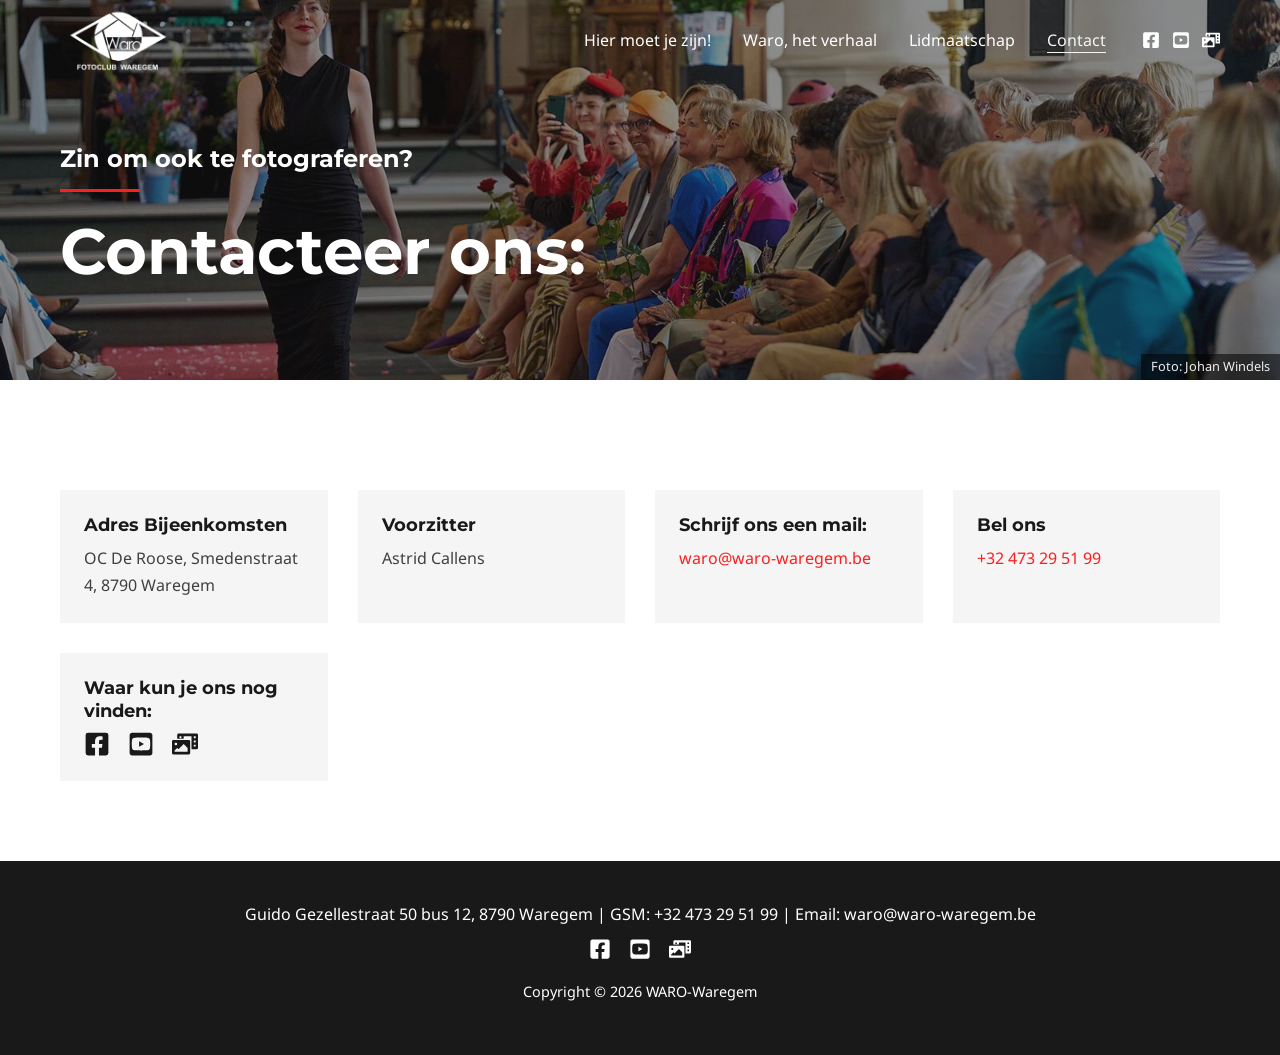
==== contact.html @ ba817c3f "Pagina's Waro het verhaal, Lidmaatschap en Contact toegevoegd; witte iconen in header - verhaal.html" ====
<!DOCTYPE html>
<html lang="nl">
<head>
  <meta charset="utf-8">
  <meta name="viewport" content="width=device-width, initial-scale=1">
  <title>Contact – WARO-Waregem</title>
  <meta name="description" content="Contactgegevens van Foto- en Diaclub WARO-Waregem.">
  <link rel="icon" href="images/cropped-FaviconWaroWaregem.png" type="image/png">
  <link rel="stylesheet" href="css/style.css">
</head>
<body>

  <header class="site-header">
    <div class="container header-inner">
      <a href="index.html" class="logo">
        <img src="images/LogoWaroWaregem_White.png" alt="WARO Fotoclub Waregem" width="500" height="333">
      </a>
      <input type="checkbox" id="menu-toggle" class="menu-toggle">
      <label for="menu-toggle" class="menu-button" aria-label="Menu openen of sluiten">
        <span></span><span></span><span></span>
      </label>
      <div class="header-menu">
        <nav class="main-nav" aria-label="Hoofdmenu">
          <ul>
            <li><a href="index.html">Hier moet je zijn!</a></li>
            <li><a href="verhaal.html">Waro, het verhaal</a></li>
            <li><a href="lidmaatschap.html">Lidmaatschap</a></li>
            <li><a href="contact.html" aria-current="page">Contact</a></li>
          </ul>
        </nav>
        <ul class="social social-header">
          <li><a href="https://www.facebook.com/warowaregem" target="_blank" rel="noopener" aria-label="Facebook">
            <svg viewBox="0 0 448 512" aria-hidden="true"><path d="M400 32H48A48 48 0 0 0 0 80v352a48 48 0 0 0 48 48h137.25V327.69h-63V256h63v-54.64c0-62.15 37-96.48 93.67-96.48 27.14 0 55.52 4.84 55.52 4.84v61h-31.27c-30.81 0-40.42 19.12-40.42 38.73V256h68.78l-11 71.69h-57.78V480H400a48 48 0 0 0 48-48V80a48 48 0 0 0-48-48z"/></svg></a></li>
          <li><a href="https://www.youtube.com/@warowaregem7345" target="_blank" rel="noopener" aria-label="YouTube">
            <svg viewBox="0 0 448 512" aria-hidden="true"><path d="M186.8 202.1l95.2 54.1-95.2 54.1V202.1zM448 80v352c0 26.5-21.5 48-48 48H48c-26.5 0-48-21.5-48-48V80c0-26.5 21.5-48 48-48h352c26.5 0 48 21.5 48 48zm-42 176.3s0-59.6-7.6-88.2c-4.2-15.8-16.5-28.2-32.2-32.4C337.9 128 224 128 224 128s-113.9 0-142.2 7.7c-15.7 4.2-28 16.6-32.2 32.4-7.6 28.5-7.6 88.2-7.6 88.2s0 59.6 7.6 88.2c4.2 15.8 16.5 27.7 32.2 31.9C110.1 384 224 384 224 384s113.9 0 142.2-7.7c15.7-4.2 28-16.1 32.2-31.9 7.6-28.5 7.6-88.1 7.6-88.1z"/></svg></a></li>
          <li><a href="https://waro-waregem.jalbum.net" target="_blank" rel="noopener" aria-label="Fotoalbums op jAlbum">
            <svg viewBox="0 0 640 512" aria-hidden="true"><path d="M608 0H160a32 32 0 0 0-32 32v96h160V64h192v320h128a32 32 0 0 0 32-32V32a32 32 0 0 0-32-32zM232 103a9 9 0 0 1-9 9h-30a9 9 0 0 1-9-9V73a9 9 0 0 1 9-9h30a9 9 0 0 1 9 9zm352 208a9 9 0 0 1-9 9h-30a9 9 0 0 1-9-9v-30a9 9 0 0 1 9-9h30a9 9 0 0 1 9 9zm0-104a9 9 0 0 1-9 9h-30a9 9 0 0 1-9-9v-30a9 9 0 0 1 9-9h30a9 9 0 0 1 9 9zm0-104a9 9 0 0 1-9 9h-30a9 9 0 0 1-9-9V73a9 9 0 0 1 9-9h30a9 9 0 0 1 9 9zm-168 57H32a32 32 0 0 0-32 32v288a32 32 0 0 0 32 32h384a32 32 0 0 0 32-32V192a32 32 0 0 0-32-32zM96 224a32 32 0 1 1-32 32 32 32 0 0 1 32-32zm288 224H64v-32l64-64 32 32 128-128 96 96z"/></svg></a></li>
        </ul>
      </div>
    </div>
  </header>

  <main>

    <section class="hero page-hero">
      <img class="hero-img" src="images/20240823_WKF_ChapeauXXIV_JohanWindels_WaroWaregem___7RV6227.jpg" alt="" width="1600" height="1067" fetchpriority="high">
      <div class="container hero-text">
        <h3>Zin om ook te fotograferen?</h3>
        <span class="divider"></span>
        <h1>Contacteer ons:</h1>
      </div>
      <p class="hero-credit">Foto: Johan Windels</p>
    </section>

    <section class="block">
      <div class="container">
        <div class="contact-grid">
          <div class="contact-item">
            <h3>Adres Bijeenkomsten</h3>
            <p>OC De Roose, Smedenstraat 4, 8790 Waregem</p>
          </div>
          <div class="contact-item">
            <h3>Voorzitter</h3>
            <p>Astrid Callens</p>
          </div>
          <div class="contact-item">
            <h3>Schrijf ons een mail:</h3>
            <p><a href="mailto:waro@waro-waregem.be">waro@waro-waregem.be</a></p>
          </div>
          <div class="contact-item">
            <h3>Bel ons</h3>
            <p><a href="tel:+32473295199">+32 473 29 51 99</a></p>
          </div>
          <div class="contact-item">
            <h3>Waar kun je ons nog vinden:</h3>
            <ul class="social">
        <li><a href="https://www.facebook.com/warowaregem" target="_blank" rel="noopener" aria-label="Facebook">
          <svg viewBox="0 0 448 512" aria-hidden="true"><path d="M400 32H48A48 48 0 0 0 0 80v352a48 48 0 0 0 48 48h137.25V327.69h-63V256h63v-54.64c0-62.15 37-96.48 93.67-96.48 27.14 0 55.52 4.84 55.52 4.84v61h-31.27c-30.81 0-40.42 19.12-40.42 38.73V256h68.78l-11 71.69h-57.78V480H400a48 48 0 0 0 48-48V80a48 48 0 0 0-48-48z"/></svg></a></li>
        <li><a href="https://www.youtube.com/@warowaregem7345" target="_blank" rel="noopener" aria-label="YouTube">
          <svg viewBox="0 0 448 512" aria-hidden="true"><path d="M186.8 202.1l95.2 54.1-95.2 54.1V202.1zM448 80v352c0 26.5-21.5 48-48 48H48c-26.5 0-48-21.5-48-48V80c0-26.5 21.5-48 48-48h352c26.5 0 48 21.5 48 48zm-42 176.3s0-59.6-7.6-88.2c-4.2-15.8-16.5-28.2-32.2-32.4C337.9 128 224 128 224 128s-113.9 0-142.2 7.7c-15.7 4.2-28 16.6-32.2 32.4-7.6 28.5-7.6 88.2-7.6 88.2s0 59.6 7.6 88.2c4.2 15.8 16.5 27.7 32.2 31.9C110.1 384 224 384 224 384s113.9 0 142.2-7.7c15.7-4.2 28-16.1 32.2-31.9 7.6-28.5 7.6-88.1 7.6-88.1z"/></svg></a></li>
        <li><a href="https://waro-waregem.jalbum.net" target="_blank" rel="noopener" aria-label="Fotoalbums op jAlbum">
          <svg viewBox="0 0 640 512" aria-hidden="true"><path d="M608 0H160a32 32 0 0 0-32 32v96h160V64h192v320h128a32 32 0 0 0 32-32V32a32 32 0 0 0-32-32zM232 103a9 9 0 0 1-9 9h-30a9 9 0 0 1-9-9V73a9 9 0 0 1 9-9h30a9 9 0 0 1 9 9zm352 208a9 9 0 0 1-9 9h-30a9 9 0 0 1-9-9v-30a9 9 0 0 1 9-9h30a9 9 0 0 1 9 9zm0-104a9 9 0 0 1-9 9h-30a9 9 0 0 1-9-9v-30a9 9 0 0 1 9-9h30a9 9 0 0 1 9 9zm0-104a9 9 0 0 1-9 9h-30a9 9 0 0 1-9-9V73a9 9 0 0 1 9-9h30a9 9 0 0 1 9 9zm-168 57H32a32 32 0 0 0-32 32v288a32 32 0 0 0 32 32h384a32 32 0 0 0 32-32V192a32 32 0 0 0-32-32zM96 224a32 32 0 1 1-32 32 32 32 0 0 1 32-32zm288 224H64v-32l64-64 32 32 128-128 96 96z"/></svg></a></li>
      </ul>
          </div>
        </div>
      </div>
    </section>

  </main>

  <footer class="site-footer">
    <div class="container">
      <p>Guido Gezellestraat 50 bus 12, 8790 Waregem | GSM: <a href="tel:+32473295199">+32 473 29 51 99</a> | Email: <a href="mailto:waro@waro-waregem.be">waro@waro-waregem.be</a></p>
      <ul class="social social-footer">
        <li><a href="https://www.facebook.com/warowaregem" target="_blank" rel="noopener" aria-label="Facebook">
          <svg viewBox="0 0 448 512" aria-hidden="true"><path d="M400 32H48A48 48 0 0 0 0 80v352a48 48 0 0 0 48 48h137.25V327.69h-63V256h63v-54.64c0-62.15 37-96.48 93.67-96.48 27.14 0 55.52 4.84 55.52 4.84v61h-31.27c-30.81 0-40.42 19.12-40.42 38.73V256h68.78l-11 71.69h-57.78V480H400a48 48 0 0 0 48-48V80a48 48 0 0 0-48-48z"/></svg></a></li>
        <li><a href="https://www.youtube.com/@warowaregem7345" target="_blank" rel="noopener" aria-label="YouTube">
          <svg viewBox="0 0 448 512" aria-hidden="true"><path d="M186.8 202.1l95.2 54.1-95.2 54.1V202.1zM448 80v352c0 26.5-21.5 48-48 48H48c-26.5 0-48-21.5-48-48V80c0-26.5 21.5-48 48-48h352c26.5 0 48 21.5 48 48zm-42 176.3s0-59.6-7.6-88.2c-4.2-15.8-16.5-28.2-32.2-32.4C337.9 128 224 128 224 128s-113.9 0-142.2 7.7c-15.7 4.2-28 16.6-32.2 32.4-7.6 28.5-7.6 88.2-7.6 88.2s0 59.6 7.6 88.2c4.2 15.8 16.5 27.7 32.2 31.9C110.1 384 224 384 224 384s113.9 0 142.2-7.7c15.7-4.2 28-16.1 32.2-31.9 7.6-28.5 7.6-88.1 7.6-88.1z"/></svg></a></li>
        <li><a href="https://waro-waregem.jalbum.net" target="_blank" rel="noopener" aria-label="Fotoalbums op jAlbum">
          <svg viewBox="0 0 640 512" aria-hidden="true"><path d="M608 0H160a32 32 0 0 0-32 32v96h160V64h192v320h128a32 32 0 0 0 32-32V32a32 32 0 0 0-32-32zM232 103a9 9 0 0 1-9 9h-30a9 9 0 0 1-9-9V73a9 9 0 0 1 9-9h30a9 9 0 0 1 9 9zm352 208a9 9 0 0 1-9 9h-30a9 9 0 0 1-9-9v-30a9 9 0 0 1 9-9h30a9 9 0 0 1 9 9zm0-104a9 9 0 0 1-9 9h-30a9 9 0 0 1-9-9v-30a9 9 0 0 1 9-9h30a9 9 0 0 1 9 9zm0-104a9 9 0 0 1-9 9h-30a9 9 0 0 1-9-9V73a9 9 0 0 1 9-9h30a9 9 0 0 1 9 9zm-168 57H32a32 32 0 0 0-32 32v288a32 32 0 0 0 32 32h384a32 32 0 0 0 32-32V192a32 32 0 0 0-32-32zM96 224a32 32 0 1 1-32 32 32 32 0 0 1 32-32zm288 224H64v-32l64-64 32 32 128-128 96 96z"/></svg></a></li>
      </ul>
      <p class="copyright">Copyright © 2026 WARO-Waregem</p>
    </div>
  </footer>

</body>
</html>
---- css/style.css ----
/* WARO-Waregem – gedeelde stijl voor alle pagina's
   Kleuren en lettertypes overgenomen van de oude WordPress-site (Astra-thema). */

@font-face {
  font-family: "Noto Sans";
  src: url("../fonts/noto-sans-latin-400-normal.woff2") format("woff2");
  font-weight: 400;
  font-display: swap;
}
@font-face {
  font-family: "Noto Sans";
  src: url("../fonts/noto-sans-latin-700-normal.woff2") format("woff2");
  font-weight: 700;
  font-display: swap;
}
@font-face {
  font-family: "Montserrat";
  src: url("../fonts/montserrat-latin-700-normal.woff2") format("woff2");
  font-weight: 700;
  font-display: swap;
}

:root {
  --rood: #fa2020;          /* hoofdkleur: knoppen en links */
  --rood-hover: #d91c1c;
  --rood-donker: #da1c4b;   /* actief menu-item op gsm */
  --titel: #191919;         /* titels en footer */
  --tekst: #404040;         /* lopende tekst */
  --licht: #f5f5f5;
  --lijn: #ececec;
  --wit: #ffffff;
  --max: 1200px;
}

*,
*::before,
*::after { box-sizing: border-box; }

body {
  margin: 0;
  font-family: "Noto Sans", Arial, sans-serif;
  font-size: 1rem;
  line-height: 1.7;
  color: var(--tekst);
  background: var(--wit);
  -webkit-font-smoothing: antialiased;
}

img { max-width: 100%; height: auto; display: block; }

a { color: var(--rood); text-decoration: none; }
a:hover, a:focus { color: var(--rood-hover); }

p { margin: 0 0 1.75em; }

h1, h2, h3 {
  font-family: "Montserrat", Arial, sans-serif;
  font-weight: 700;
  color: var(--titel);
  margin: 0 0 20px;
}
h1 { font-size: 4rem; line-height: 1.4; }
h2 { font-size: 2.125rem; line-height: 1.3; }
h3 { font-size: 1.5rem; line-height: 1.3; }

.container { max-width: var(--max); margin: 0 auto; padding: 0 20px; }

/* korte lijn onder titels */
.divider {
  display: block;
  width: 80px;
  height: 3px;
  background: var(--rood);
  margin: 0 0 30px;
}

/* ---------- Knop ---------- */

.button {
  display: inline-flex;
  align-items: center;
  gap: 10px;
  background: var(--rood);
  color: var(--wit);
  font-weight: 700;
  font-size: .875rem;
  line-height: 1;
  text-transform: uppercase;
  padding: 17px 40px;
  border-radius: 30px;
}
.button::before {   /* pijltje zoals op de oude site */
  content: "";
  width: 14px;
  height: 14px;
  background: currentColor;
  -webkit-mask: url("data:image/svg+xml,%3Csvg xmlns='http://www.w3.org/2000/svg' viewBox='0 0 448 512'%3E%3Cpath d='M313.941 216H12c-6.627 0-12 5.373-12 12v56c0 6.627 5.373 12 12 12h301.941v46.059c0 21.382 25.851 32.09 40.971 16.971l86.059-86.059c9.373-9.373 9.373-24.569 0-33.941l-86.059-86.059c-15.119-15.119-40.971-4.411-40.971 16.971V216z'/%3E%3C/svg%3E") center / contain no-repeat;
          mask: url("data:image/svg+xml,%3Csvg xmlns='http://www.w3.org/2000/svg' viewBox='0 0 448 512'%3E%3Cpath d='M313.941 216H12c-6.627 0-12 5.373-12 12v56c0 6.627 5.373 12 12 12h301.941v46.059c0 21.382 25.851 32.09 40.971 16.971l86.059-86.059c9.373-9.373 9.373-24.569 0-33.941l-86.059-86.059c-15.119-15.119-40.971-4.411-40.971 16.971V216z'/%3E%3C/svg%3E") center / contain no-repeat;
}
.button:hover, .button:focus { background: var(--rood-hover); color: var(--wit); }

/* ---------- Header (transparant boven de grote foto) ---------- */

.site-header {
  position: absolute;
  top: 0;
  left: 0;
  right: 0;
  z-index: 10;
}

.header-inner {
  display: flex;
  align-items: center;
  justify-content: space-between;
  min-height: 80px;
}

.logo img { width: 120px; }

.header-menu { display: flex; align-items: center; gap: 20px; }

.main-nav ul { list-style: none; margin: 0; padding: 0; display: flex; }
.main-nav a { display: block; padding: 0 1em; line-height: 80px; color: var(--wit); }
.main-nav a:hover,
.main-nav a[aria-current="page"] { color: var(--licht); text-decoration: underline; text-underline-offset: 6px; }

.social { list-style: none; margin: 0; padding: 0; display: flex; gap: 12px; }
.social a { display: flex; }
.social svg { width: 18px; height: 18px; fill: currentColor; }
.social-header a { color: var(--wit); }
.social-header a:hover, .social-header a:focus { color: var(--rood); }

/* gsm-menu zonder JavaScript (verborgen checkbox) */
.menu-toggle { position: absolute; opacity: 0; pointer-events: none; }
.menu-button {
  display: none;
  cursor: pointer;
  padding: 9px 8px;
  background: var(--rood);
  border-radius: 2px;
}
.menu-button span { display: block; width: 20px; height: 2px; margin: 4px 0; background: var(--wit); }
.menu-toggle:focus-visible + .menu-button { outline: 2px dotted var(--wit); outline-offset: 2px; }

@media (max-width: 921px) {
  .header-inner { flex-wrap: wrap; }
  .menu-button { display: block; }
  .header-menu {
    display: none;
    width: 100%;
    flex-direction: column;
    align-items: stretch;
    gap: 0;
    background: var(--wit);
    margin: 0 -20px;
    width: calc(100% + 40px);
  }
  .menu-toggle:checked ~ .header-menu { display: flex; }
  .main-nav ul { flex-direction: column; }
  .main-nav a {
    line-height: 3;
    padding: 0 20px;
    color: var(--tekst);
    border-bottom: 1px solid #ddd;
  }
  .main-nav a:hover,
  .main-nav a[aria-current="page"] { color: var(--rood-donker); text-decoration: none; }
  .social-header { padding: 15px 20px; }
  .social-header a { color: var(--tekst); }
}

/* ---------- Hero ---------- */

.hero {
  position: relative;
  min-height: 600px;
  display: flex;
  align-items: center;
  background: var(--titel);
  overflow: hidden;
}

.hero-img {
  position: absolute;
  inset: 0;
  width: 100%;
  height: 100%;
  object-fit: cover;
  opacity: .5;
}

.hero-text { position: relative; width: 100%; padding-top: 100px; padding-bottom: 60px; }
.hero h1, .hero h3 { color: var(--wit); margin: 0; }
.hero .divider { margin: 15px 0; }

/* ---------- Citaat ---------- */

.quote { background: var(--licht); padding: 60px 0; text-align: center; }
.quote-mark {
  display: block;
  font-family: Georgia, serif;
  font-size: 7rem;
  line-height: .8;
  height: 60px;
  color: var(--rood);
}
.quote blockquote { margin: 0 auto; max-width: 800px; }
.quote blockquote p { font-size: 1.3em; font-style: italic; margin: 0 0 .8em; color: var(--titel); }
.quote blockquote footer { font-weight: 700; }

/* ---------- Secties ---------- */

.block { padding: 80px 0; }
.block-grey { background: var(--licht); }

.split {
  display: grid;
  grid-template-columns: 1fr 1fr;
  gap: 50px;
  align-items: center;
}

figure { margin: 0; }
.credit { font-size: .8rem; color: #777; margin-top: .8em; text-align: center; }

.events {
  display: grid;
  grid-template-columns: 1fr 2fr;
  gap: 50px;
  align-items: center;
}
.gallery {
  display: grid;
  grid-template-columns: 1fr 1fr;
  gap: 20px;
}
.gallery img { width: 100%; aspect-ratio: 3 / 2; object-fit: cover; }
.gallery .credit { grid-column: 1 / -1; margin-top: 0; }

/* ---------- Footer ---------- */

.site-footer {
  background: var(--titel);
  color: var(--wit);
  text-align: center;
  padding: 40px 0;
}
.site-footer p { margin: 0 0 10px; }
.site-footer a { color: var(--wit); }
.site-footer a:hover { color: var(--rood); }
.social-footer { justify-content: center; margin: 10px 0 20px; gap: 18px; }
.social-footer svg { width: 22px; height: 22px; }
.copyright { font-size: .9rem; }

/* ---------- Tablet en gsm ---------- */

@media (max-width: 921px) {
  html { font-size: 91.2%; }
  h1 { font-size: 44px; }
  h2 { font-size: 32px; }
  h3 { font-size: 20px; }
  .hero { min-height: 480px; }
  .block { padding: 50px 0; }
  .split, .events { grid-template-columns: 1fr; gap: 30px; }
}

@media (max-width: 544px) {
  html { font-size: 100%; }
  body { font-size: .9375rem; }
  h1 { font-size: 30px; }
  h2 { font-size: 24px; }
  h3 { font-size: 20px; }
  .logo img { width: 100px; }
  .hero { min-height: 380px; }
  .site-footer { font-size: .875rem; }
}

/* ---------- Subpagina's ---------- */

.page-hero { min-height: 380px; }
.page-hero .hero-text { padding-top: 120px; }
.hero-credit {
  position: absolute;
  right: 0;
  bottom: 0;
  margin: 0;
  padding: 2px 10px;
  font-size: .8rem;
  color: #eee;
  background: rgba(0, 0, 0, .55);
}

.content { max-width: 820px; }
.content h2 { margin-top: 1.6em; }
.content h2:first-child { margin-top: 0; }
.content h3 { margin-top: 1.4em; }
.content ul { margin: 0 0 1.75em; padding-left: 1.4em; }
.content li { margin-bottom: .5em; }
.content .signature { font-weight: 700; color: var(--titel); }

.highlight {
  background: var(--licht);
  border-left: 4px solid var(--rood);
  padding: 20px 24px;
  margin: 0 0 1.75em;
}
.highlight p:last-child { margin-bottom: 0; }

.breedbeeld { width: 200px; margin: 0 0 1.75em; }

.contact-grid {
  display: grid;
  grid-template-columns: repeat(auto-fit, minmax(240px, 1fr));
  gap: 30px;
  margin-top: 30px;
}
.contact-item { background: var(--licht); padding: 24px; }
.contact-item h3 { font-size: 1.1rem; margin: 0 0 8px; }
.contact-item p { margin: 0; }
.contact-item .social { gap: 18px; margin-top: 4px; }
.contact-item .social a { color: var(--titel); }
.contact-item .social a:hover { color: var(--rood); }
.contact-item .social svg { width: 26px; height: 26px; }

@media (max-width: 921px) {
  .page-hero { min-height: 300px; }
}
@media (max-width: 544px) {
  .page-hero { min-height: 240px; }
  .page-hero .hero-text { padding-top: 100px; padding-bottom: 40px; }
}
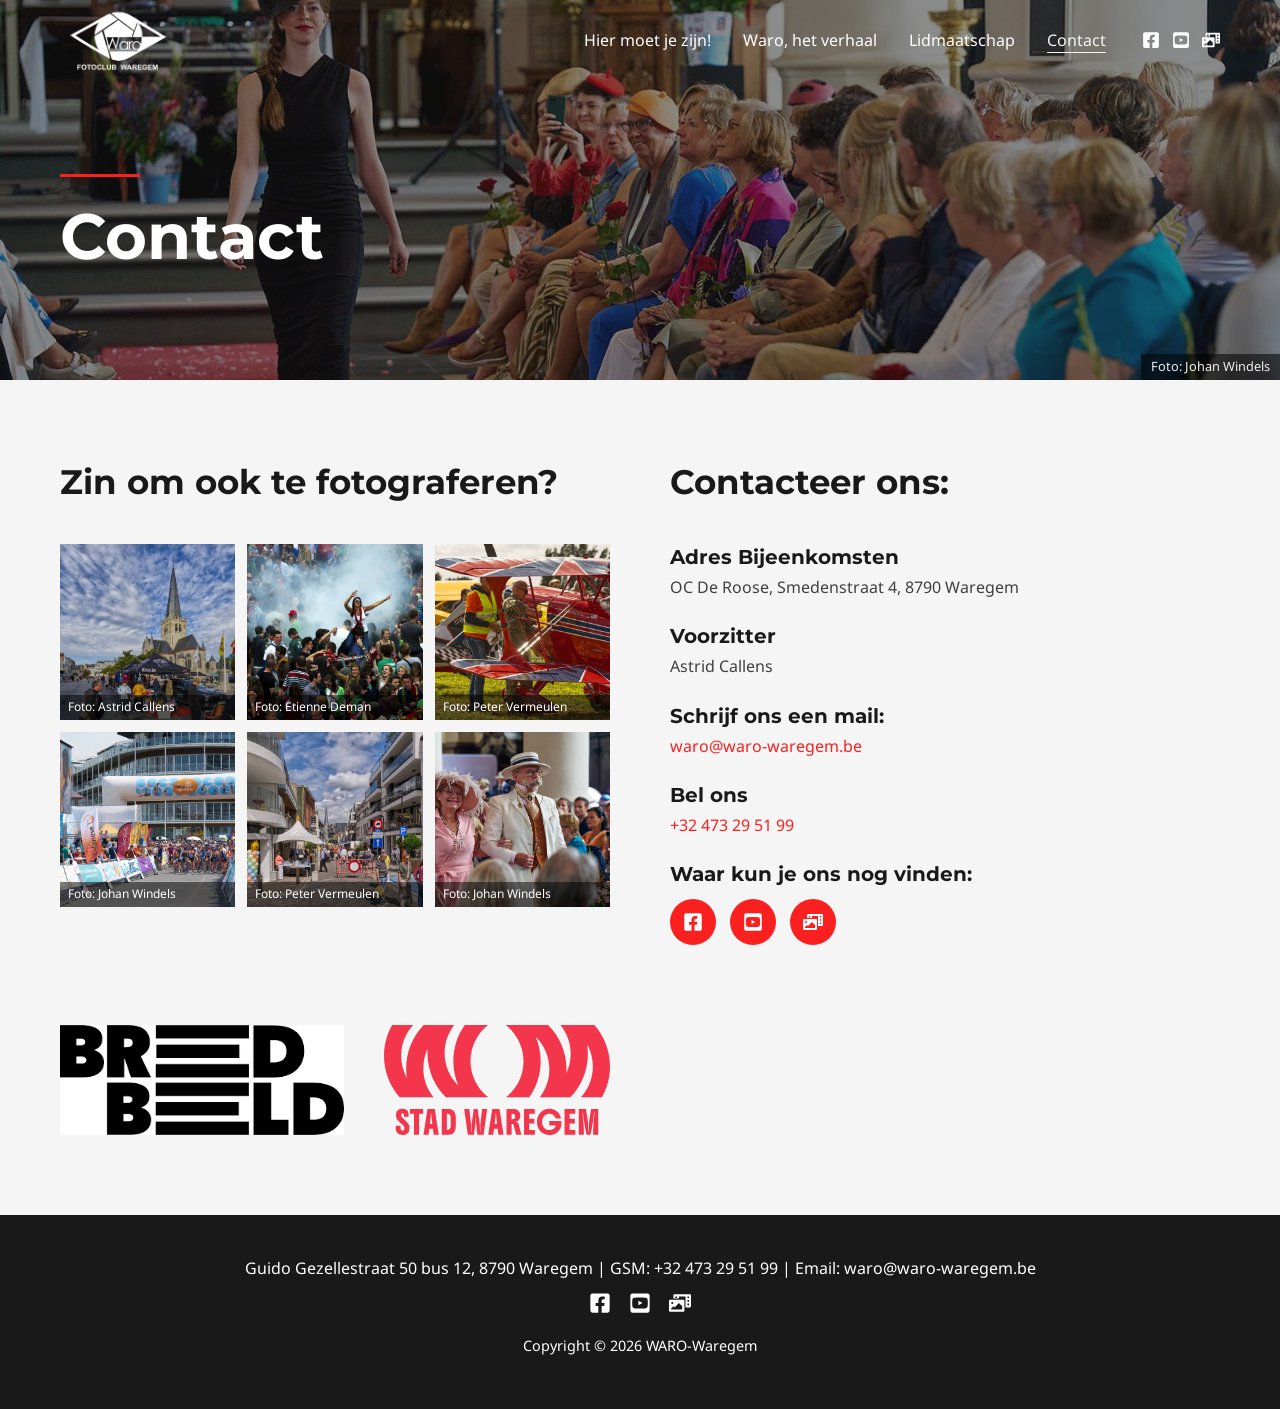
==== commit caaf05c5: "Contactpagina zoals het origineel: fotoraster, gegevens en logo's - Fotoraster met 6 foto's van lede" ====
--- a/contact.html
+++ b/contact.html
@@ -7,6 +7,7 @@
   <meta name="description" content="Contactgegevens van Foto- en Diaclub WARO-Waregem.">
   <link rel="icon" href="images/cropped-FaviconWaroWaregem.png" type="image/png">
   <link rel="stylesheet" href="css/style.css">
+  <script src="js/main.js" defer></script>
 </head>
 <body>
 
@@ -45,44 +46,67 @@
     <section class="hero page-hero">
       <img class="hero-img" src="images/20240823_WKF_ChapeauXXIV_JohanWindels_WaroWaregem___7RV6227.jpg" alt="" width="1600" height="1067" fetchpriority="high">
       <div class="container hero-text">
-        <h3>Zin om ook te fotograferen?</h3>
         <span class="divider"></span>
-        <h1>Contacteer ons:</h1>
+        <h1>Contact</h1>
       </div>
       <p class="hero-credit">Foto: Johan Windels</p>
     </section>
 
-    <section class="block">
-      <div class="container">
-        <div class="contact-grid">
-          <div class="contact-item">
-            <h3>Adres Bijeenkomsten</h3>
-            <p>OC De Roose, Smedenstraat 4, 8790 Waregem</p>
-          </div>
-          <div class="contact-item">
-            <h3>Voorzitter</h3>
-            <p>Astrid Callens</p>
-          </div>
-          <div class="contact-item">
-            <h3>Schrijf ons een mail:</h3>
-            <p><a href="mailto:waro@waro-waregem.be">waro@waro-waregem.be</a></p>
-          </div>
-          <div class="contact-item">
-            <h3>Bel ons</h3>
-            <p><a href="tel:+32473295199">+32 473 29 51 99</a></p>
-          </div>
-          <div class="contact-item">
-            <h3>Waar kun je ons nog vinden:</h3>
-            <ul class="social">
-        <li><a href="https://www.facebook.com/warowaregem" target="_blank" rel="noopener" aria-label="Facebook">
-          <svg viewBox="0 0 448 512" aria-hidden="true"><path d="M400 32H48A48 48 0 0 0 0 80v352a48 48 0 0 0 48 48h137.25V327.69h-63V256h63v-54.64c0-62.15 37-96.48 93.67-96.48 27.14 0 55.52 4.84 55.52 4.84v61h-31.27c-30.81 0-40.42 19.12-40.42 38.73V256h68.78l-11 71.69h-57.78V480H400a48 48 0 0 0 48-48V80a48 48 0 0 0-48-48z"/></svg></a></li>
-        <li><a href="https://www.youtube.com/@warowaregem7345" target="_blank" rel="noopener" aria-label="YouTube">
-          <svg viewBox="0 0 448 512" aria-hidden="true"><path d="M186.8 202.1l95.2 54.1-95.2 54.1V202.1zM448 80v352c0 26.5-21.5 48-48 48H48c-26.5 0-48-21.5-48-48V80c0-26.5 21.5-48 48-48h352c26.5 0 48 21.5 48 48zm-42 176.3s0-59.6-7.6-88.2c-4.2-15.8-16.5-28.2-32.2-32.4C337.9 128 224 128 224 128s-113.9 0-142.2 7.7c-15.7 4.2-28 16.6-32.2 32.4-7.6 28.5-7.6 88.2-7.6 88.2s0 59.6 7.6 88.2c4.2 15.8 16.5 27.7 32.2 31.9C110.1 384 224 384 224 384s113.9 0 142.2-7.7c15.7-4.2 28-16.1 32.2-31.9 7.6-28.5 7.6-88.1 7.6-88.1z"/></svg></a></li>
-        <li><a href="https://waro-waregem.jalbum.net" target="_blank" rel="noopener" aria-label="Fotoalbums op jAlbum">
-          <svg viewBox="0 0 640 512" aria-hidden="true"><path d="M608 0H160a32 32 0 0 0-32 32v96h160V64h192v320h128a32 32 0 0 0 32-32V32a32 32 0 0 0-32-32zM232 103a9 9 0 0 1-9 9h-30a9 9 0 0 1-9-9V73a9 9 0 0 1 9-9h30a9 9 0 0 1 9 9zm352 208a9 9 0 0 1-9 9h-30a9 9 0 0 1-9-9v-30a9 9 0 0 1 9-9h30a9 9 0 0 1 9 9zm0-104a9 9 0 0 1-9 9h-30a9 9 0 0 1-9-9v-30a9 9 0 0 1 9-9h30a9 9 0 0 1 9 9zm0-104a9 9 0 0 1-9 9h-30a9 9 0 0 1-9-9V73a9 9 0 0 1 9-9h30a9 9 0 0 1 9 9zm-168 57H32a32 32 0 0 0-32 32v288a32 32 0 0 0 32 32h384a32 32 0 0 0 32-32V192a32 32 0 0 0-32-32zM96 224a32 32 0 1 1-32 32 32 32 0 0 1 32-32zm288 224H64v-32l64-64 32 32 128-128 96 96z"/></svg></a></li>
-      </ul>
+    <section class="block block-grey">
+      <div class="container contact">
+        <div>
+          <h2>Zin om ook te fotograferen?</h2>
+          <div class="photo-grid">
+            <figure>
+              <img src="images/MarktWaregem.jpg" alt="De Markt van Waregem met de Sint-Amanduskerk" width="1600" height="873" loading="lazy">
+              <figcaption>Foto: Astrid Callens</figcaption>
+            </figure>
+            <figure>
+              <img src="images/Essevee_2015_EtienneDeman.jpg" alt="Supporters vieren feest in het stadion van Essevee" width="1600" height="1065" loading="lazy">
+              <figcaption>Foto: Etienne Deman</figcaption>
+            </figure>
+            <figure>
+              <img src="images/vliegtuig_PeterVermeulen.jpg" alt="Rode dubbeldekker op een vliegshow" width="1600" height="1068" loading="lazy">
+              <figcaption>Foto: Peter Vermeulen</figcaption>
+            </figure>
+            <figure>
+              <img src="images/20230520_KOTK2023_Johan-Windels-051.jpg" alt="Wielrenners aan de start van Kampioen op 't Kasseiken 2023" width="1600" height="1068" loading="lazy">
+              <figcaption>Foto: Johan Windels</figcaption>
+            </figure>
+            <figure>
+              <img src="images/20240622_Zomershopping_Peter-Vermeulen_WARO-Waregem_14.jpg" alt="Kraampjes in een winkelstraat tijdens Zomershopping" width="1600" height="1068" loading="lazy">
+              <figcaption>Foto: Peter Vermeulen</figcaption>
+            </figure>
+            <figure>
+              <img src="images/20240823_WKF_ChapeauXXIV_JohanWindels_WaroWaregem___7RV6277.jpg" alt="Koppel in feestkledij op Chapeau tijdens de Waregem Koersefeesten" width="1600" height="1067" loading="lazy">
+              <figcaption>Foto: Johan Windels</figcaption>
+            </figure>
           </div>
         </div>
+        <div class="contact-info">
+          <h2>Contacteer ons:</h2>
+          <h3>Adres Bijeenkomsten</h3>
+          <p>OC De Roose, Smedenstraat 4, 8790 Waregem</p>
+          <h3>Voorzitter</h3>
+          <p>Astrid Callens</p>
+          <h3>Schrijf ons een mail:</h3>
+          <p><a class="mail" data-user="waro" data-domain="waro-waregem.be">waro [at] waro-waregem.be</a></p>
+          <h3>Bel ons</h3>
+          <p><a href="tel:+32473295199">+32 473 29 51 99</a></p>
+          <h3>Waar kun je ons nog vinden:</h3>
+          <ul class="social social-round">
+              <li><a href="https://www.facebook.com/warowaregem" target="_blank" rel="noopener" aria-label="Facebook">
+                <svg viewBox="0 0 448 512" aria-hidden="true"><path d="M400 32H48A48 48 0 0 0 0 80v352a48 48 0 0 0 48 48h137.25V327.69h-63V256h63v-54.64c0-62.15 37-96.48 93.67-96.48 27.14 0 55.52 4.84 55.52 4.84v61h-31.27c-30.81 0-40.42 19.12-40.42 38.73V256h68.78l-11 71.69h-57.78V480H400a48 48 0 0 0 48-48V80a48 48 0 0 0-48-48z"/></svg></a></li>
+              <li><a href="https://www.youtube.com/@warowaregem7345" target="_blank" rel="noopener" aria-label="YouTube">
+                <svg viewBox="0 0 448 512" aria-hidden="true"><path d="M186.8 202.1l95.2 54.1-95.2 54.1V202.1zM448 80v352c0 26.5-21.5 48-48 48H48c-26.5 0-48-21.5-48-48V80c0-26.5 21.5-48 48-48h352c26.5 0 48 21.5 48 48zm-42 176.3s0-59.6-7.6-88.2c-4.2-15.8-16.5-28.2-32.2-32.4C337.9 128 224 128 224 128s-113.9 0-142.2 7.7c-15.7 4.2-28 16.6-32.2 32.4-7.6 28.5-7.6 88.2-7.6 88.2s0 59.6 7.6 88.2c4.2 15.8 16.5 27.7 32.2 31.9C110.1 384 224 384 224 384s113.9 0 142.2-7.7c15.7-4.2 28-16.1 32.2-31.9 7.6-28.5 7.6-88.1 7.6-88.1z"/></svg></a></li>
+              <li><a href="https://waro-waregem.jalbum.net" target="_blank" rel="noopener" aria-label="Fotoalbums op jAlbum">
+                <svg viewBox="0 0 640 512" aria-hidden="true"><path d="M608 0H160a32 32 0 0 0-32 32v96h160V64h192v320h128a32 32 0 0 0 32-32V32a32 32 0 0 0-32-32zM232 103a9 9 0 0 1-9 9h-30a9 9 0 0 1-9-9V73a9 9 0 0 1 9-9h30a9 9 0 0 1 9 9zm352 208a9 9 0 0 1-9 9h-30a9 9 0 0 1-9-9v-30a9 9 0 0 1 9-9h30a9 9 0 0 1 9 9zm0-104a9 9 0 0 1-9 9h-30a9 9 0 0 1-9-9v-30a9 9 0 0 1 9-9h30a9 9 0 0 1 9 9zm0-104a9 9 0 0 1-9 9h-30a9 9 0 0 1-9-9V73a9 9 0 0 1 9-9h30a9 9 0 0 1 9 9zm-168 57H32a32 32 0 0 0-32 32v288a32 32 0 0 0 32 32h384a32 32 0 0 0 32-32V192a32 32 0 0 0-32-32zM96 224a32 32 0 1 1-32 32 32 32 0 0 1 32-32zm288 224H64v-32l64-64 32 32 128-128 96 96z"/></svg></a></li>
+            </ul>
+        </div>
+      </div>
+      <div class="container partner-logos">
+        <img src="images/images.png" alt="Logo Breedbeeld" width="361" height="140" loading="lazy">
+        <img src="images/logo_Waregem.svg" alt="Logo Stad Waregem" width="595" height="289" loading="lazy">
       </div>
     </section>
 
@@ -90,7 +114,7 @@
 
   <footer class="site-footer">
     <div class="container">
-      <p>Guido Gezellestraat 50 bus 12, 8790 Waregem | GSM: <a href="tel:+32473295199">+32 473 29 51 99</a> | Email: <a href="mailto:waro@waro-waregem.be">waro@waro-waregem.be</a></p>
+      <p>Guido Gezellestraat 50 bus 12, 8790 Waregem | GSM: <a href="tel:+32473295199">+32 473 29 51 99</a> | Email: <a class="mail" data-user="waro" data-domain="waro-waregem.be">waro [at] waro-waregem.be</a></p>
       <ul class="social social-footer">
         <li><a href="https://www.facebook.com/warowaregem" target="_blank" rel="noopener" aria-label="Facebook">
           <svg viewBox="0 0 448 512" aria-hidden="true"><path d="M400 32H48A48 48 0 0 0 0 80v352a48 48 0 0 0 48 48h137.25V327.69h-63V256h63v-54.64c0-62.15 37-96.48 93.67-96.48 27.14 0 55.52 4.84 55.52 4.84v61h-31.27c-30.81 0-40.42 19.12-40.42 38.73V256h68.78l-11 71.69h-57.78V480H400a48 48 0 0 0 48-48V80a48 48 0 0 0-48-48z"/></svg></a></li>
--- a/css/style.css
+++ b/css/style.css
@@ -309,24 +309,69 @@
 
 .breedbeeld { width: 200px; margin: 0 0 1.75em; }
 
-.contact-grid {
-  display: grid;
-  grid-template-columns: repeat(auto-fit, minmax(240px, 1fr));
-  gap: 30px;
-  margin-top: 30px;
-}
-.contact-item { background: var(--licht); padding: 24px; }
-.contact-item h3 { font-size: 1.1rem; margin: 0 0 8px; }
-.contact-item p { margin: 0; }
-.contact-item .social { gap: 18px; margin-top: 4px; }
-.contact-item .social a { color: var(--titel); }
-.contact-item .social a:hover { color: var(--rood); }
-.contact-item .social svg { width: 26px; height: 26px; }
+/* Contact: foto's links, gegevens rechts */
+.contact {
+  display: grid;
+  grid-template-columns: 1fr 1fr;
+  gap: 60px;
+}
+.contact h2 { margin-bottom: 40px; }
+
+.photo-grid {
+  display: grid;
+  grid-template-columns: repeat(3, 1fr);
+  gap: 12px;
+}
+.photo-grid figure { position: relative; }
+.photo-grid img { width: 100%; aspect-ratio: 1; object-fit: cover; }
+.photo-grid figcaption {   /* naam van de fotograaf onderaan over de foto */
+  position: absolute;
+  left: 0;
+  right: 0;
+  bottom: 0;
+  padding: 2px 8px;
+  font-size: .75rem;
+  color: var(--wit);
+  background: rgba(0, 0, 0, .5);
+}
+
+.contact-info h3 { font-size: 1.25rem; margin: 0 0 4px; }
+.contact-info p { margin: 0 0 22px; }
+
+.social-round { gap: 14px; margin-top: 12px; }
+.social-round a {
+  width: 46px;
+  height: 46px;
+  border-radius: 50%;
+  align-items: center;
+  justify-content: center;
+  background: var(--rood);
+  color: var(--wit);
+}
+.social-round a:hover { background: var(--rood-hover); color: var(--wit); }
+.social-round svg { width: 20px; height: 20px; }
+
+.partner-logos {
+  display: flex;
+  flex-wrap: wrap;
+  align-items: center;
+  gap: 40px;
+  margin-top: 80px;
+}
+.partner-logos img { height: 110px; width: auto; }
 
 @media (max-width: 921px) {
   .page-hero { min-height: 300px; }
+  .contact { grid-template-columns: 1fr; gap: 40px; }
+  .contact h2 { margin-bottom: 24px; }
+  .contact-info { order: -1; }   /* op gsm eerst de gegevens, dan de foto's */
+  .partner-logos { margin-top: 50px; }
+  .partner-logos img { height: 80px; }
 }
 @media (max-width: 544px) {
   .page-hero { min-height: 240px; }
   .page-hero .hero-text { padding-top: 100px; padding-bottom: 40px; }
-}
+  .photo-grid { grid-template-columns: repeat(2, 1fr); }
+  .partner-logos { gap: 24px; }
+  .partner-logos img { height: 60px; }
+}
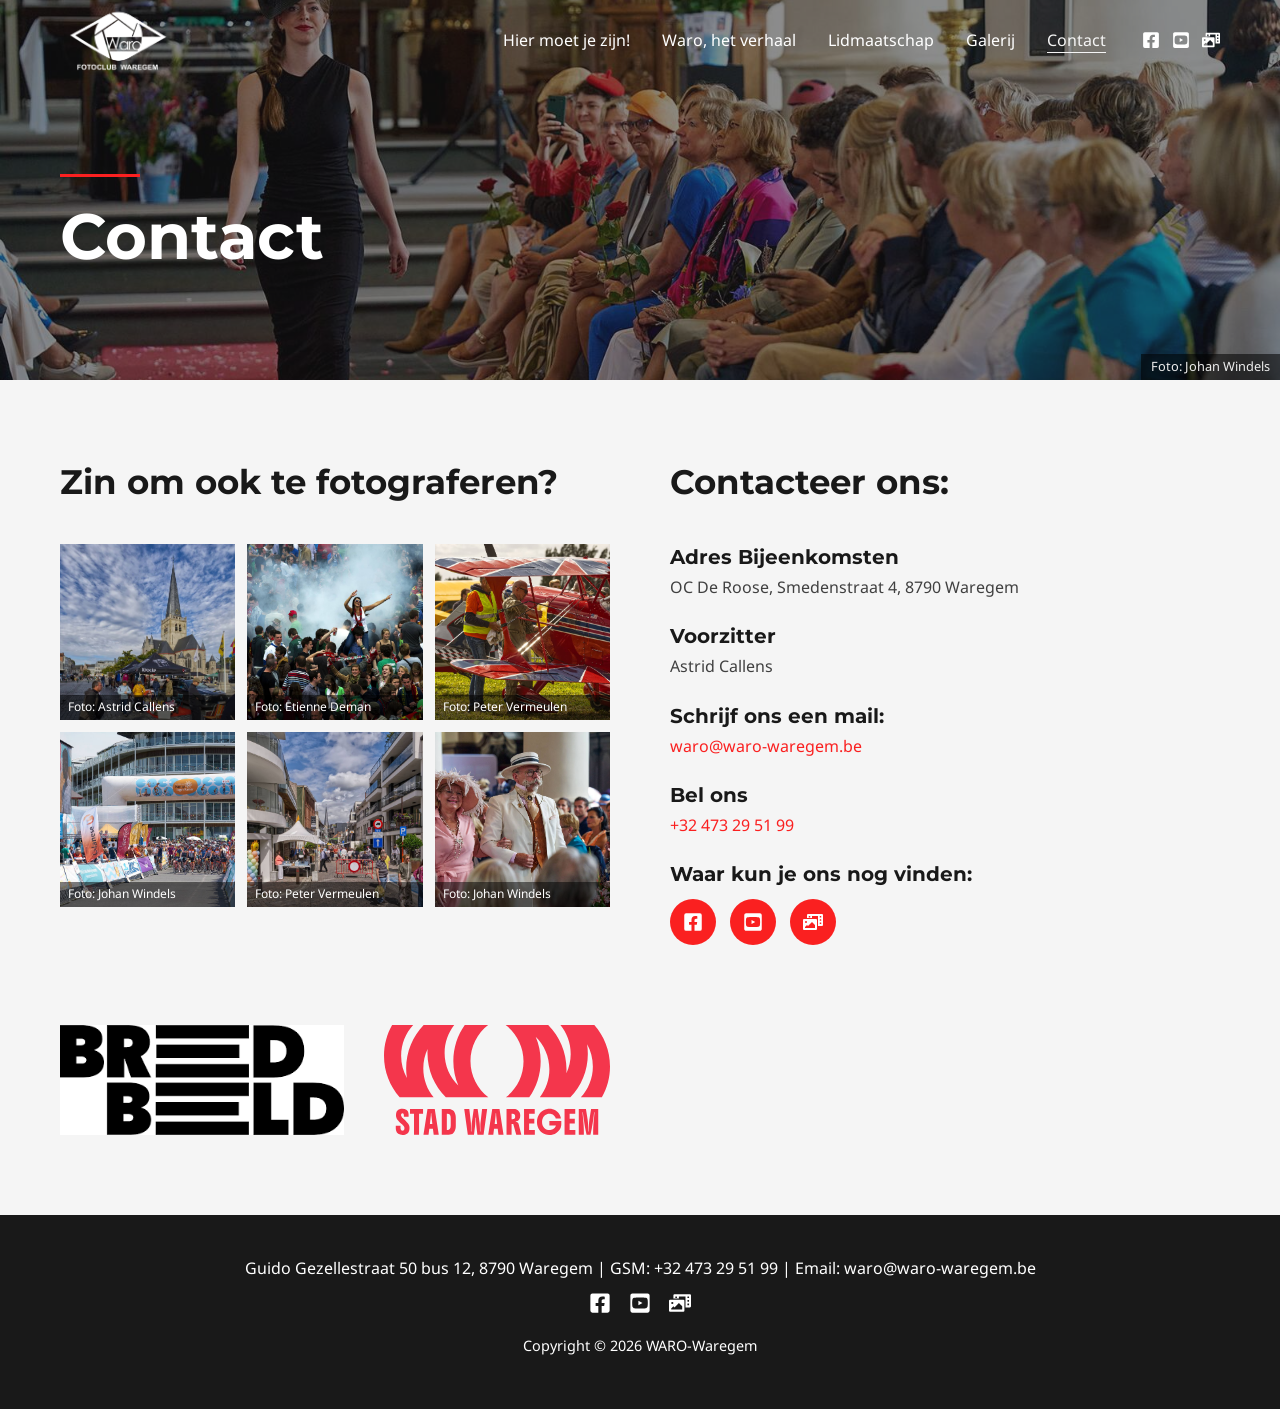
==== commit ef7432a9: "Fotorasters met lightbox op alle pagina's en nieuwe pagina Galerij - Nieuwe pagina galerij.html met " ====
--- a/contact.html
+++ b/contact.html
@@ -26,6 +26,7 @@
             <li><a href="index.html">Hier moet je zijn!</a></li>
             <li><a href="verhaal.html">Waro, het verhaal</a></li>
             <li><a href="lidmaatschap.html">Lidmaatschap</a></li>
+            <li><a href="galerij.html">Galerij</a></li>
             <li><a href="contact.html" aria-current="page">Contact</a></li>
           </ul>
         </nav>
@@ -56,29 +57,29 @@
       <div class="container contact">
         <div>
           <h2>Zin om ook te fotograferen?</h2>
-          <div class="photo-grid">
+          <div class="photo-grid square" data-gallery>
             <figure>
-              <img src="images/MarktWaregem.jpg" alt="De Markt van Waregem met de Sint-Amanduskerk" width="1600" height="873" loading="lazy">
+              <a class="lightbox" href="images/MarktWaregem.jpg"><img src="images/MarktWaregem.jpg" alt="De Markt van Waregem met de Sint-Amanduskerk" width="1600" height="873" loading="lazy"></a>
               <figcaption>Foto: Astrid Callens</figcaption>
             </figure>
             <figure>
-              <img src="images/Essevee_2015_EtienneDeman.jpg" alt="Supporters vieren feest in het stadion van Essevee" width="1600" height="1065" loading="lazy">
+              <a class="lightbox" href="images/Essevee_2015_EtienneDeman.jpg"><img src="images/Essevee_2015_EtienneDeman.jpg" alt="Supporters vieren feest in het stadion van Essevee" width="1600" height="1065" loading="lazy"></a>
               <figcaption>Foto: Etienne Deman</figcaption>
             </figure>
             <figure>
-              <img src="images/vliegtuig_PeterVermeulen.jpg" alt="Rode dubbeldekker op een vliegshow" width="1600" height="1068" loading="lazy">
+              <a class="lightbox" href="images/vliegtuig_PeterVermeulen.jpg"><img src="images/vliegtuig_PeterVermeulen.jpg" alt="Rode dubbeldekker op een vliegshow" width="1600" height="1068" loading="lazy"></a>
               <figcaption>Foto: Peter Vermeulen</figcaption>
             </figure>
             <figure>
-              <img src="images/20230520_KOTK2023_Johan-Windels-051.jpg" alt="Wielrenners aan de start van Kampioen op 't Kasseiken 2023" width="1600" height="1068" loading="lazy">
+              <a class="lightbox" href="images/20230520_KOTK2023_Johan-Windels-051.jpg"><img src="images/20230520_KOTK2023_Johan-Windels-051.jpg" alt="Wielrenners aan de start van Kampioen op 't Kasseiken 2023" width="1600" height="1068" loading="lazy"></a>
               <figcaption>Foto: Johan Windels</figcaption>
             </figure>
             <figure>
-              <img src="images/20240622_Zomershopping_Peter-Vermeulen_WARO-Waregem_14.jpg" alt="Kraampjes in een winkelstraat tijdens Zomershopping" width="1600" height="1068" loading="lazy">
+              <a class="lightbox" href="images/20240622_Zomershopping_Peter-Vermeulen_WARO-Waregem_14.jpg"><img src="images/20240622_Zomershopping_Peter-Vermeulen_WARO-Waregem_14.jpg" alt="Kraampjes in een winkelstraat tijdens Zomershopping" width="1600" height="1068" loading="lazy"></a>
               <figcaption>Foto: Peter Vermeulen</figcaption>
             </figure>
             <figure>
-              <img src="images/20240823_WKF_ChapeauXXIV_JohanWindels_WaroWaregem___7RV6277.jpg" alt="Koppel in feestkledij op Chapeau tijdens de Waregem Koersefeesten" width="1600" height="1067" loading="lazy">
+              <a class="lightbox" href="images/20240823_WKF_ChapeauXXIV_JohanWindels_WaroWaregem___7RV6277.jpg"><img src="images/20240823_WKF_ChapeauXXIV_JohanWindels_WaroWaregem___7RV6277.jpg" alt="Koppel in feestkledij op Chapeau tijdens de Waregem Koersefeesten" width="1600" height="1067" loading="lazy"></a>
               <figcaption>Foto: Johan Windels</figcaption>
             </figure>
           </div>
--- a/css/style.css
+++ b/css/style.css
@@ -230,13 +230,83 @@
   gap: 50px;
   align-items: center;
 }
-.gallery {
+
+/* ---------- Fotoraster en lightbox ---------- */
+
+.photo-grid {
   display: grid;
-  grid-template-columns: 1fr 1fr;
-  gap: 20px;
-}
-.gallery img { width: 100%; aspect-ratio: 3 / 2; object-fit: cover; }
-.gallery .credit { grid-column: 1 / -1; margin-top: 0; }
+  grid-template-columns: repeat(3, 1fr);
+  gap: 12px;
+}
+.photo-grid.cols-2 { grid-template-columns: repeat(2, 1fr); gap: 20px; }
+.photo-grid.square img { aspect-ratio: 1; }
+.photo-grid figure { position: relative; overflow: hidden; }
+.photo-grid img {
+  width: 100%;
+  aspect-ratio: 3 / 2;
+  object-fit: cover;
+  transition: transform .3s ease;
+}
+.photo-grid a:hover img,
+.photo-grid a:focus-visible img { transform: scale(1.04); }
+.photo-grid a { display: block; cursor: zoom-in; }
+.photo-grid figcaption {   /* naam van de fotograaf onderaan over de foto */
+  position: absolute;
+  left: 0;
+  right: 0;
+  bottom: 0;
+  padding: 2px 8px;
+  font-size: .75rem;
+  color: var(--wit);
+  background: rgba(0, 0, 0, .5);
+  pointer-events: none;
+}
+
+.center-text { text-align: center; margin: 40px 0 0; }
+
+/* foto's tussen lange teksten */
+.content .photo-grid { margin: 10px 0 2.5em; }
+
+.lightbox-dialog {
+  border: 0;
+  padding: 0;
+  background: transparent;
+  max-width: 100vw;
+  max-height: 100vh;
+  overflow: visible;
+}
+.lightbox-dialog::backdrop { background: rgba(0, 0, 0, .9); }
+.lightbox-dialog img {
+  max-width: 92vw;
+  max-height: 84vh;
+  width: auto;
+  height: auto;
+  margin: 0 auto;
+}
+.lightbox-dialog figcaption { color: #ddd; text-align: center; font-size: .9rem; padding: 10px 50px 0; }
+.lightbox-dialog button {
+  position: fixed;
+  border: 0;
+  background: rgba(0, 0, 0, .4);
+  color: var(--wit);
+  font-size: 2.5rem;
+  line-height: 1;
+  width: 52px;
+  height: 52px;
+  cursor: pointer;
+  border-radius: 50%;
+}
+.lightbox-dialog button:hover,
+.lightbox-dialog button:focus-visible { background: var(--rood); }
+.lb-close { top: 16px; right: 16px; }
+.lb-prev { left: 16px; top: 50%; transform: translateY(-50%); }
+.lb-next { right: 16px; top: 50%; transform: translateY(-50%); }
+.lightbox-dialog.single .lb-prev,
+.lightbox-dialog.single .lb-next { display: none; }
+
+@media (prefers-reduced-motion: reduce) {
+  .photo-grid img { transition: none; }
+}
 
 /* ---------- Footer ---------- */
 
@@ -317,23 +387,6 @@
 }
 .contact h2 { margin-bottom: 40px; }
 
-.photo-grid {
-  display: grid;
-  grid-template-columns: repeat(3, 1fr);
-  gap: 12px;
-}
-.photo-grid figure { position: relative; }
-.photo-grid img { width: 100%; aspect-ratio: 1; object-fit: cover; }
-.photo-grid figcaption {   /* naam van de fotograaf onderaan over de foto */
-  position: absolute;
-  left: 0;
-  right: 0;
-  bottom: 0;
-  padding: 2px 8px;
-  font-size: .75rem;
-  color: var(--wit);
-  background: rgba(0, 0, 0, .5);
-}
 
 .contact-info h3 { font-size: 1.25rem; margin: 0 0 4px; }
 .contact-info p { margin: 0 0 22px; }
@@ -371,7 +424,11 @@
 @media (max-width: 544px) {
   .page-hero { min-height: 240px; }
   .page-hero .hero-text { padding-top: 100px; padding-bottom: 40px; }
-  .photo-grid { grid-template-columns: repeat(2, 1fr); }
+  .photo-grid, .photo-grid.cols-2 { grid-template-columns: repeat(2, 1fr); gap: 10px; }
   .partner-logos { gap: 24px; }
   .partner-logos img { height: 60px; }
 }
+@media (max-width: 544px) {
+  .content .photo-grid { grid-template-columns: repeat(3, 1fr); gap: 6px; }
+  .content .photo-grid figcaption { font-size: .6rem; padding: 1px 4px; }
+}
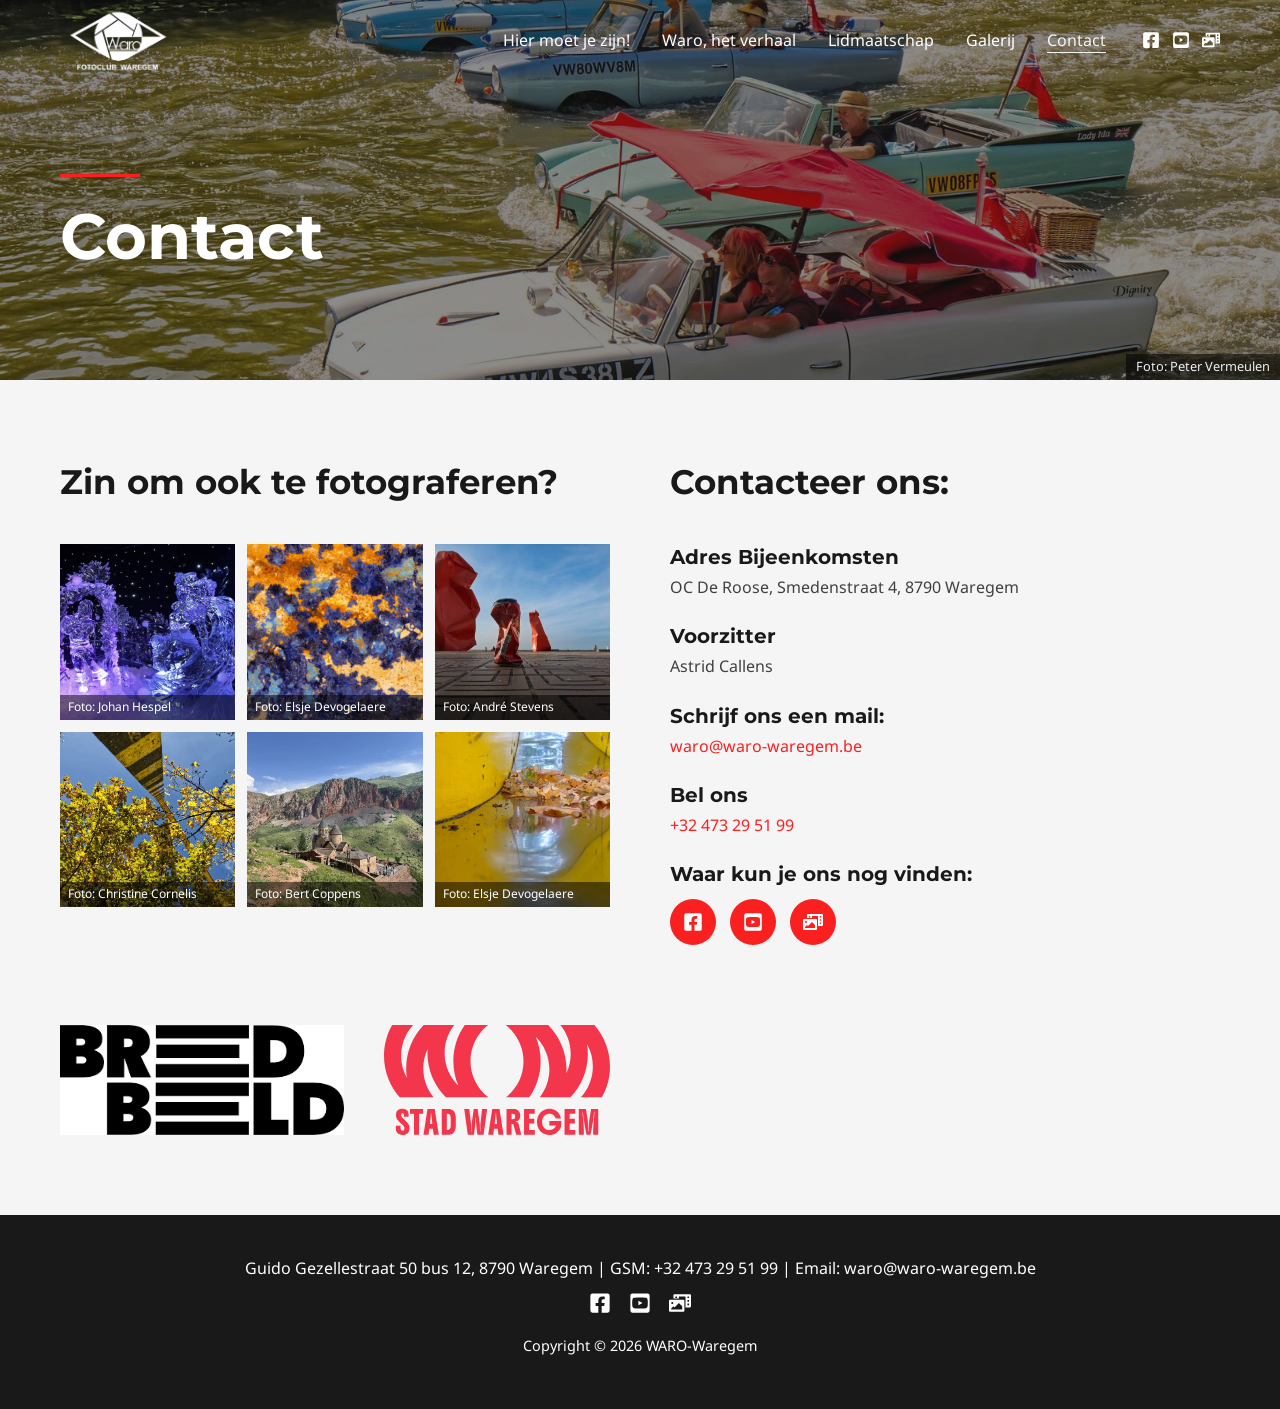
==== commit 709b1a90: "Foto's van de leden op de site en plaats voor de Google-kalender - 32 ledenfoto's verkleind tot max." ====
--- a/contact.html
+++ b/contact.html
@@ -45,12 +45,12 @@
   <main>
 
     <section class="hero page-hero">
-      <img class="hero-img" src="images/20240823_WKF_ChapeauXXIV_JohanWindels_WaroWaregem___7RV6227.jpg" alt="" width="1600" height="1067" fetchpriority="high">
+      <img class="hero-img" src="images/leden/peter-vermeulen-zeppos.jpg" alt="" width="1600" height="1068" fetchpriority="high">
       <div class="container hero-text">
         <span class="divider"></span>
         <h1>Contact</h1>
       </div>
-      <p class="hero-credit">Foto: Johan Windels</p>
+      <p class="hero-credit">Foto: Peter Vermeulen</p>
     </section>
 
     <section class="block block-grey">
@@ -59,28 +59,28 @@
           <h2>Zin om ook te fotograferen?</h2>
           <div class="photo-grid square" data-gallery>
             <figure>
-              <a class="lightbox" href="images/MarktWaregem.jpg"><img src="images/MarktWaregem.jpg" alt="De Markt van Waregem met de Sint-Amanduskerk" width="1600" height="873" loading="lazy"></a>
-              <figcaption>Foto: Astrid Callens</figcaption>
+              <a class="lightbox" href="images/leden/johan-hespel-ijssculpturen-in-brugge.jpg"><img src="images/klein/johan-hespel-ijssculpturen-in-brugge.jpg" alt="Verlichte ijssculpturen in paars licht" width="800" height="534" loading="lazy"></a>
+              <figcaption><span class="titel">Ijssculpturen in Brugge · </span>Foto: Johan Hespel</figcaption>
             </figure>
             <figure>
-              <a class="lightbox" href="images/Essevee_2015_EtienneDeman.jpg"><img src="images/Essevee_2015_EtienneDeman.jpg" alt="Supporters vieren feest in het stadion van Essevee" width="1600" height="1065" loading="lazy"></a>
-              <figcaption>Foto: Etienne Deman</figcaption>
+              <a class="lightbox" href="images/leden/elsje-devogelaere-stars.jpg"><img src="images/klein/elsje-devogelaere-stars.jpg" alt="Abstracte structuur in blauw en oranje" width="800" height="800" loading="lazy"></a>
+              <figcaption><span class="titel">Stars · </span>Foto: Elsje Devogelaere</figcaption>
             </figure>
             <figure>
-              <a class="lightbox" href="images/vliegtuig_PeterVermeulen.jpg"><img src="images/vliegtuig_PeterVermeulen.jpg" alt="Rode dubbeldekker op een vliegshow" width="1600" height="1068" loading="lazy"></a>
-              <figcaption>Foto: Peter Vermeulen</figcaption>
+              <a class="lightbox" href="images/leden/andre-stevens-4.jpg"><img src="images/klein/andre-stevens-4.jpg" alt="Grote rode verfrommelde blikjes als kunstwerk op een plein" width="800" height="600" loading="lazy"></a>
+              <figcaption>Foto: André Stevens</figcaption>
             </figure>
             <figure>
-              <a class="lightbox" href="images/20230520_KOTK2023_Johan-Windels-051.jpg"><img src="images/20230520_KOTK2023_Johan-Windels-051.jpg" alt="Wielrenners aan de start van Kampioen op 't Kasseiken 2023" width="1600" height="1068" loading="lazy"></a>
-              <figcaption>Foto: Johan Windels</figcaption>
+              <a class="lightbox" href="images/leden/christine-cornelis-omgekeerd-lichtpunt.jpg"><img src="images/klein/christine-cornelis-omgekeerd-lichtpunt.jpg" alt="Gele herfstbladeren tegen een blauwe lucht, van onderuit gezien" width="800" height="535" loading="lazy"></a>
+              <figcaption><span class="titel">Omgekeerd Lichtpunt · </span>Foto: Christine Cornelis</figcaption>
             </figure>
             <figure>
-              <a class="lightbox" href="images/20240622_Zomershopping_Peter-Vermeulen_WARO-Waregem_14.jpg"><img src="images/20240622_Zomershopping_Peter-Vermeulen_WARO-Waregem_14.jpg" alt="Kraampjes in een winkelstraat tijdens Zomershopping" width="1600" height="1068" loading="lazy"></a>
-              <figcaption>Foto: Peter Vermeulen</figcaption>
+              <a class="lightbox" href="images/leden/bert-coppens-01.jpg"><img src="images/klein/bert-coppens-01.jpg" alt="Klooster in een groen dal tussen rode bergen" width="800" height="600" loading="lazy"></a>
+              <figcaption>Foto: Bert Coppens</figcaption>
             </figure>
             <figure>
-              <a class="lightbox" href="images/20240823_WKF_ChapeauXXIV_JohanWindels_WaroWaregem___7RV6277.jpg"><img src="images/20240823_WKF_ChapeauXXIV_JohanWindels_WaroWaregem___7RV6277.jpg" alt="Koppel in feestkledij op Chapeau tijdens de Waregem Koersefeesten" width="1600" height="1067" loading="lazy"></a>
-              <figcaption>Foto: Johan Windels</figcaption>
+              <a class="lightbox" href="images/leden/elsje-devogelaere-herfst.jpg"><img src="images/klein/elsje-devogelaere-herfst.jpg" alt="Herfstbladeren in water tussen gele vormen" width="800" height="600" loading="lazy"></a>
+              <figcaption><span class="titel">Herfst · </span>Foto: Elsje Devogelaere</figcaption>
             </figure>
           </div>
         </div>
--- a/css/style.css
+++ b/css/style.css
@@ -213,6 +213,17 @@
 
 .block { padding: 80px 0; }
 .block-grey { background: var(--licht); }
+.block-dark { background: var(--titel); color: var(--wit); }
+.block-dark h2 { color: var(--wit); }
+
+/* Kalender op de Home-pagina */
+.kalender { padding: 60px 0; text-align: center; }
+.kalender .divider { margin-left: auto; margin-right: auto; }
+.kalender p { margin-bottom: 1.2em; }
+
+/* Galerij: ruimte tussen de blokken per fotograaf */
+.galerij h2 { margin-top: 60px; }
+.galerij h2:first-of-type { margin-top: 30px; }
 
 .split {
   display: grid;
@@ -262,7 +273,16 @@
   pointer-events: none;
 }
 
+/* groepsfoto op de Home-pagina: nooit bijsnijden, zodat niemand wegvalt */
+.groepsfoto a { display: block; cursor: zoom-in; }
+.groepsfoto img { width: 100%; height: auto; box-shadow: 0 6px 20px rgba(0, 0, 0, .15); }
+
 .center-text { text-align: center; margin: 40px 0 0; }
+
+/* titel van de foto alleen in de Galerij tonen; in kleine tegels enkel de fotograaf (de lightbox toont alles) */
+.photo-grid .titel { display: none; }
+.galerij .photo-grid .titel { display: inline; }
+.photo-grid figcaption { white-space: nowrap; overflow: hidden; text-overflow: ellipsis; }
 
 /* foto's tussen lange teksten */
 .content .photo-grid { margin: 10px 0 2.5em; }
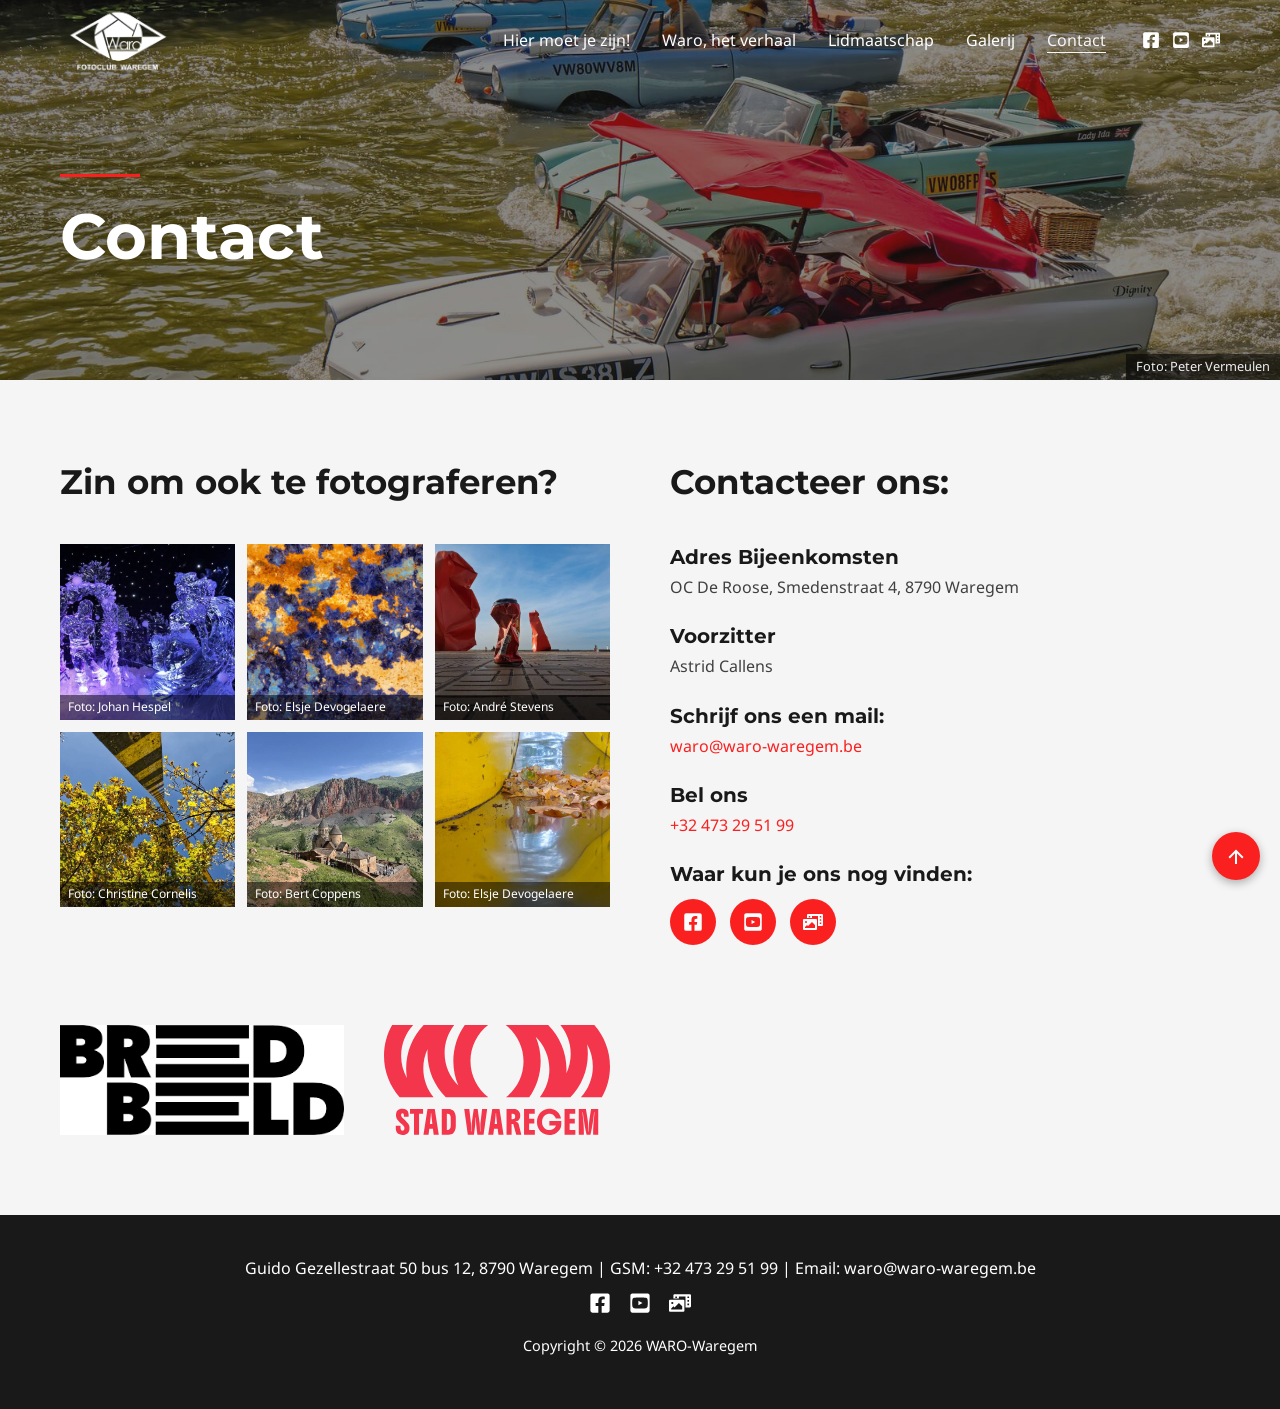
==== commit 39352d3e: "Zwevende knop 'naar boven' op elke pagina - Rode ronde knop rechtsonder die meeschuift met de pagina" ====
--- a/contact.html
+++ b/contact.html
@@ -9,7 +9,7 @@
   <link rel="stylesheet" href="css/style.css">
   <script src="js/main.js" defer></script>
 </head>
-<body>
+<body id="boven">
 
   <header class="site-header">
     <div class="container header-inner">
@@ -128,5 +128,9 @@
     </div>
   </footer>
 
+  <a href="#boven" class="naar-boven" aria-label="Naar boven">
+    <svg viewBox="0 0 24 24" aria-hidden="true"><path d="M12 5.5 4.5 13l1.4 1.4 5.1-5.1V20h2V9.3l5.1 5.1 1.4-1.4z"/></svg>
+  </a>
+
 </body>
 </html>
--- a/css/style.css
+++ b/css/style.css
@@ -328,6 +328,50 @@
   .photo-grid img { transition: none; }
 }
 
+/* ---------- Knop 'naar boven' (zonder JavaScript) ---------- */
+
+html { scroll-behavior: smooth; }
+
+.naar-boven {
+  position: fixed;
+  right: 20px;
+  bottom: 20px;
+  z-index: 20;
+  display: flex;
+  align-items: center;
+  justify-content: center;
+  width: 48px;
+  height: 48px;
+  border-radius: 50%;
+  background: var(--rood);
+  color: var(--wit);
+  box-shadow: 0 3px 10px rgba(0, 0, 0, .3);
+}
+.naar-boven:hover, .naar-boven:focus { background: var(--rood-hover); color: var(--wit); }
+.naar-boven:focus-visible { outline: 2px dotted var(--titel); outline-offset: 3px; }
+.naar-boven svg { width: 24px; height: 24px; fill: currentColor; }
+
+/* In browsers die het kunnen, verschijnt de knop pas na 300 px scrollen. */
+@supports (animation-timeline: scroll()) {
+  .naar-boven {
+    animation: naar-boven-verschijn linear both;
+    animation-timeline: scroll();
+    animation-range: 0 300px;
+  }
+  @keyframes naar-boven-verschijn {
+    from { opacity: 0; visibility: hidden; }
+    to   { opacity: 1; visibility: visible; }
+  }
+}
+
+@media (prefers-reduced-motion: reduce) {
+  html { scroll-behavior: auto; }
+}
+
+@media (max-width: 544px) {
+  .naar-boven { right: 14px; bottom: 14px; width: 44px; height: 44px; }
+}
+
 /* ---------- Footer ---------- */
 
 .site-footer {
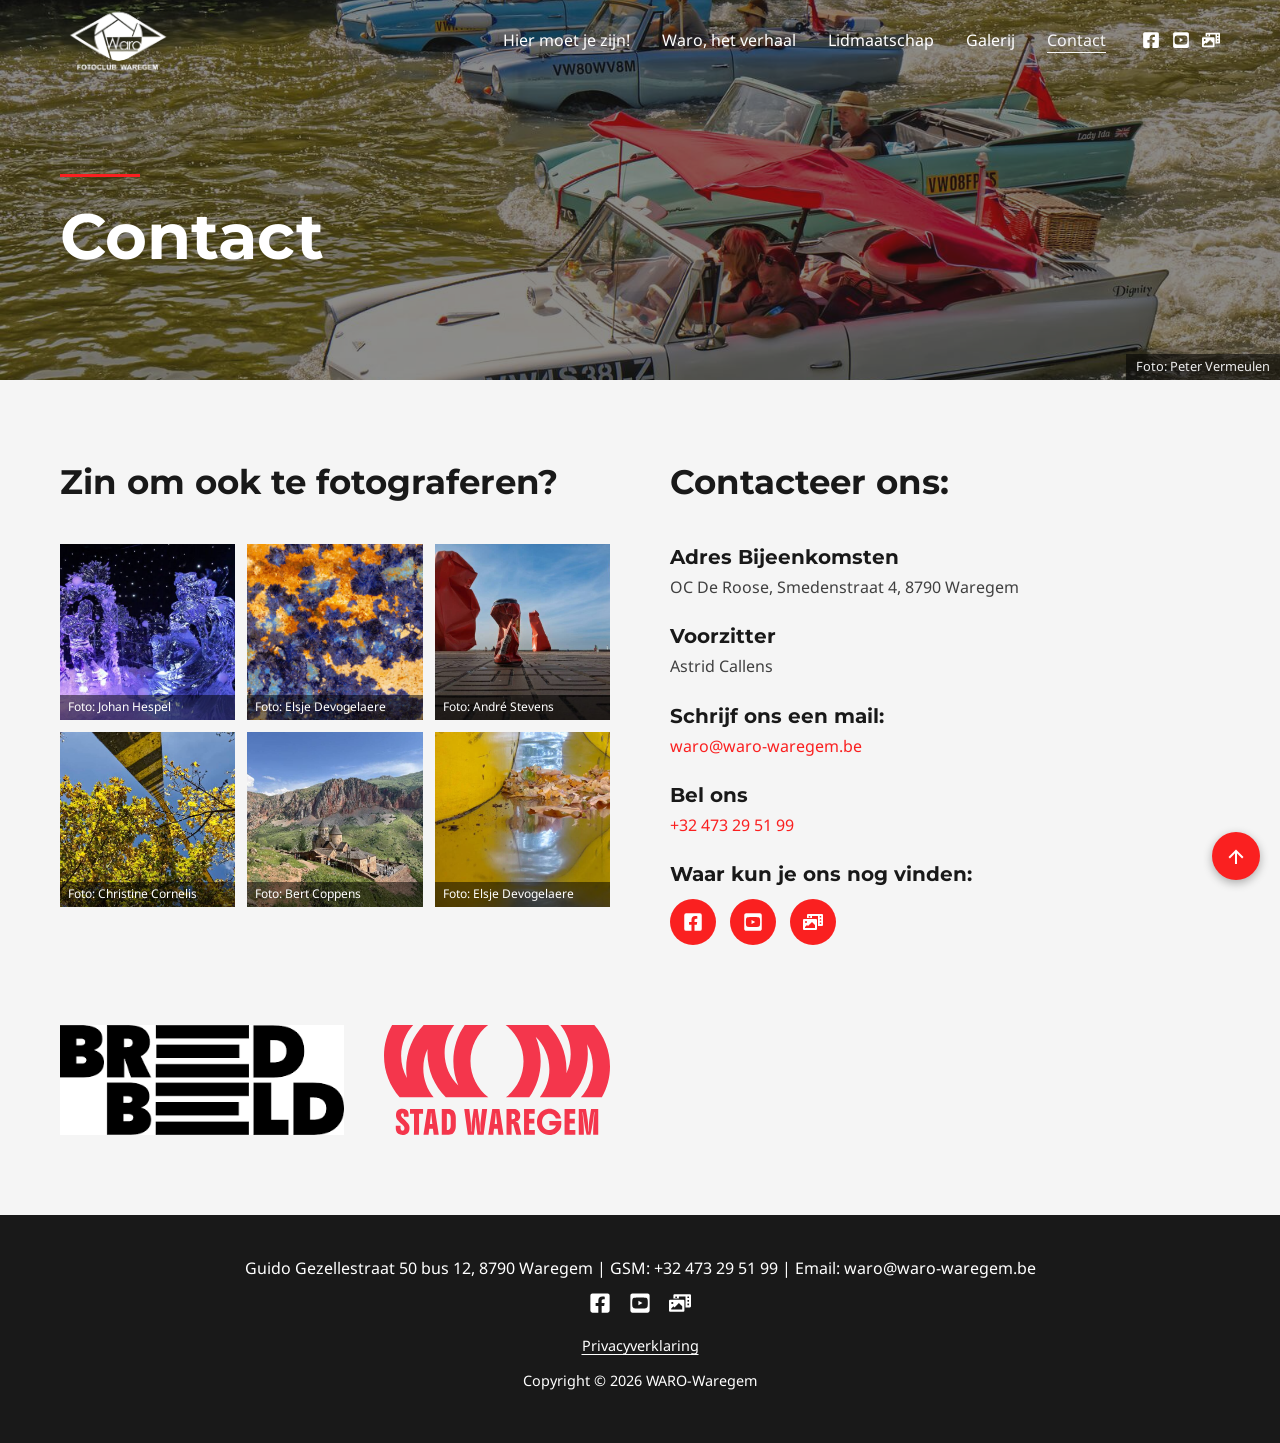
==== commit 2a3bba73: "Privacyverklaring toegevoegd, met link in de footer van elke pagina - privacy.html: wie we zijn (fei" ====
--- a/contact.html
+++ b/contact.html
@@ -124,6 +124,7 @@
         <li><a href="https://waro-waregem.jalbum.net" target="_blank" rel="noopener" aria-label="Fotoalbums op jAlbum">
           <svg viewBox="0 0 640 512" aria-hidden="true"><path d="M608 0H160a32 32 0 0 0-32 32v96h160V64h192v320h128a32 32 0 0 0 32-32V32a32 32 0 0 0-32-32zM232 103a9 9 0 0 1-9 9h-30a9 9 0 0 1-9-9V73a9 9 0 0 1 9-9h30a9 9 0 0 1 9 9zm352 208a9 9 0 0 1-9 9h-30a9 9 0 0 1-9-9v-30a9 9 0 0 1 9-9h30a9 9 0 0 1 9 9zm0-104a9 9 0 0 1-9 9h-30a9 9 0 0 1-9-9v-30a9 9 0 0 1 9-9h30a9 9 0 0 1 9 9zm0-104a9 9 0 0 1-9 9h-30a9 9 0 0 1-9-9V73a9 9 0 0 1 9-9h30a9 9 0 0 1 9 9zm-168 57H32a32 32 0 0 0-32 32v288a32 32 0 0 0 32 32h384a32 32 0 0 0 32-32V192a32 32 0 0 0-32-32zM96 224a32 32 0 1 1-32 32 32 32 0 0 1 32-32zm288 224H64v-32l64-64 32 32 128-128 96 96z"/></svg></a></li>
       </ul>
+      <p class="footer-links"><a href="privacy.html">Privacyverklaring</a></p>
       <p class="copyright">Copyright © 2026 WARO-Waregem</p>
     </div>
   </footer>
--- a/css/style.css
+++ b/css/style.css
@@ -385,6 +385,8 @@
 .site-footer a:hover { color: var(--rood); }
 .social-footer { justify-content: center; margin: 10px 0 20px; gap: 18px; }
 .social-footer svg { width: 22px; height: 22px; }
+.footer-links { font-size: .9rem; }
+.footer-links a { text-decoration: underline; text-underline-offset: 3px; }
 .copyright { font-size: .9rem; }
 
 /* ---------- Tablet en gsm ---------- */
